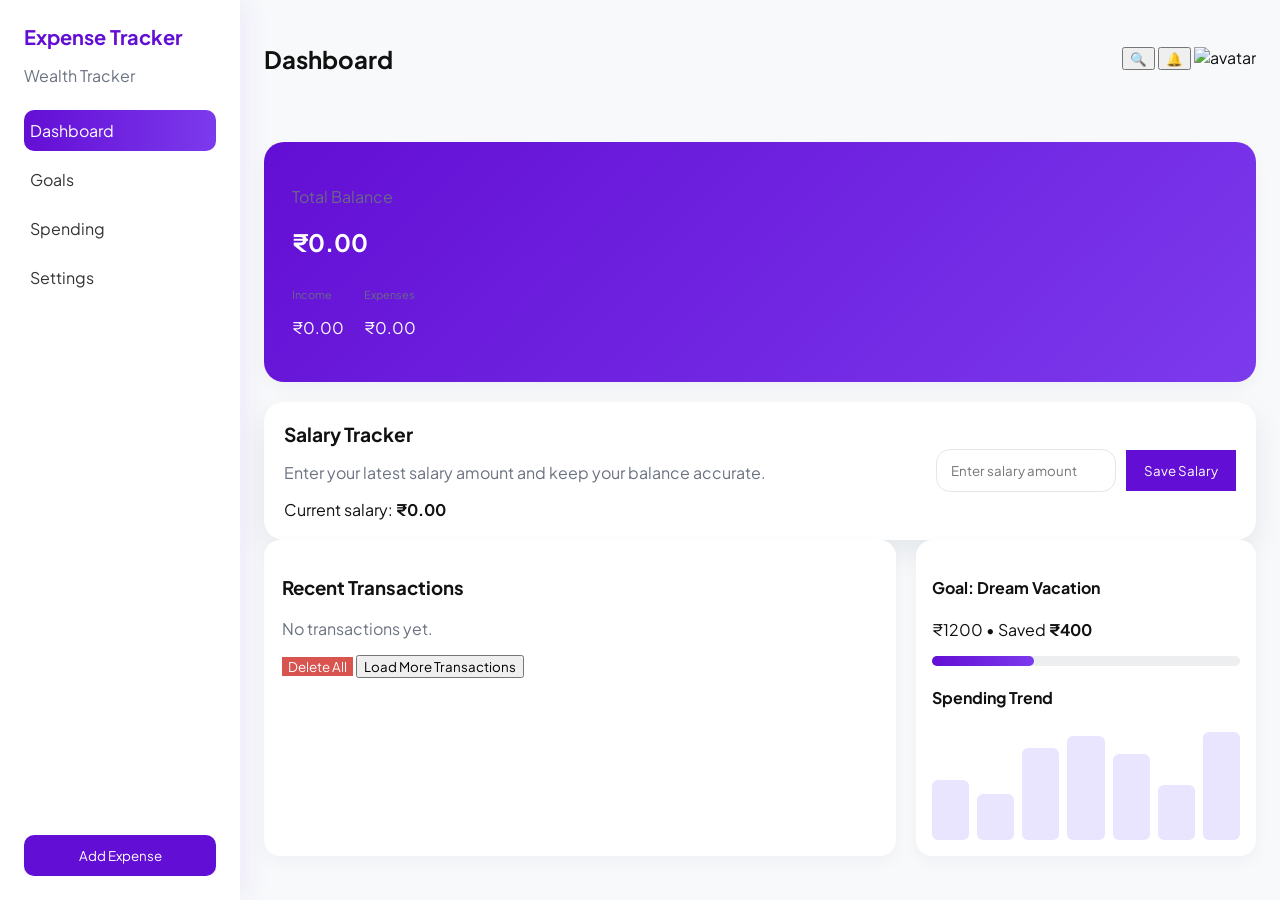
==== index.html @ 0120d485 "Initial commit" ====
<!doctype html>
<html lang="en">
<head>
  <meta charset="utf-8" />
  <meta name="viewport" content="width=device-width,initial-scale=1" />
  <title>Expense Tracker — Dashboard</title>
  <link href="https://fonts.googleapis.com/css2?family=Plus+Jakarta+Sans:wght@400;500;600;700;800&display=swap" rel="stylesheet">
  <link href="assets/css/styles.css" rel="stylesheet">
</head>
<body class="bg-surface text-on-surface font-body-md">
  <aside class="sidebar">
    <div class="brand">
      <h1>Expense Tracker</h1>
      <p class="muted">Wealth Tracker</p>
    </div>
    <nav>
      <a href="index.html" class="nav-item active">Dashboard</a>
      <a href="goal.html" class="nav-item">Goals</a>
      <a href="spending.html" class="nav-item">Spending</a>
      <a href="settings.html" class="nav-item">Settings</a>
    </nav>
    <button id="open-add" class="cta">Add Expense</button>
  </aside>

  <header class="topbar">
    <h2>Dashboard</h2>
    <div class="profile">
      <button id="btn-search" class="icon">🔍</button>
      <button id="btn-notif" class="icon">🔔</button>
      <img src="https://via.placeholder.com/40" alt="avatar" class="avatar">
    </div>
  </header>

  <main class="main">
    <section class="hero card vivid-gradient">
      <div class="hero-inner">
        <p class="muted">Total Balance</p>
        <h1 id="total-balance">₹0.00</h1>
        <div class="hero-stats">
          <div class="stat">
            <p class="muted tiny">Income</p>
            <p id="total-income">₹0.00</p>
          </div>
          <div class="stat">
            <p class="muted tiny">Expenses</p>
            <p id="total-expenses">₹0.00</p>
          </div>
        </div>
      </div>
    </section>

    <section class="card salary-card">
      <div class="salary-entry">
        <div>
          <h3>Salary Tracker</h3>
          <p class="muted">Enter your latest salary amount and keep your balance accurate.</p>
          <p class="salary-summary">Current salary: <strong id="salary-value">₹0.00</strong></p>
        </div>
        <div class="salary-form">
          <input id="salary-input" type="number" min="0" placeholder="Enter salary amount" />
          <button id="save-salary" class="btn primary">Save Salary</button>
        </div>
      </div>
    </section>

    <section class="grid">
      <div class="card">
        <h3>Recent Transactions</h3>
        <div id="transactions-list"></div>
        <div class="actions-row">
          <button id="clear-all" class="btn danger" onclick="clearAllData()">Delete All</button>
          <button id="load-more" class="btn">Load More Transactions</button>
        </div>
      </div>

      <aside class="card side">
        <div class="goal-card">
          <h4>Goal: Dream Vacation</h4>
          <p class="big"><span id="goal-amount">₹1200</span> • Saved <strong id="goal-saved">₹400</strong></p>
          <div class="progress"><div id="goal-progress" class="progress-bar"></div></div>
        </div>

        <div class="spending-chart">
          <h4>Spending Trend</h4>
          <div id="chart-bars" class="bars"></div>
        </div>
      </aside>
    </section>
  </main>

  <!-- Add Expense Modal -->
  <div id="modal" class="modal hidden">
    <div class="modal-content card">
      <h3>Add Expense</h3>
      <form id="add-expense-form">
        <label>Title <input required name="title" /></label>
        <label>Amount <input required name="amount" type="number" step="0.01" /></label>
        <label>Category <select name="category"><option>Income</option><option>Food</option><option>Transport</option><option>Bills</option><option>Fun</option></select></label>
        <label>Date <input name="date" type="date" /></label>
        <div class="actions">
          <button type="submit" class="btn primary">Save</button>
          <button type="button" id="close-modal" class="btn">Cancel</button>
        </div>
      </form>
    </div>
  </div>

  <script>
    function clearAllData(){
      if(confirm('Delete all transactions and reset your tracker?')){
        localStorage.removeItem('expense-tracker:data:v1');
        window.location.reload();
      }
    }
  </script>
  <script src="assets/js/app.js?v=2"></script>
</body>
</html>
---- assets/css/styles.css ----
:root{--primary:#630ed4;--bg:#f7f9fb;--surface:#ffffff;--muted:#6b7280}
*{box-sizing:border-box;font-family:'Plus Jakarta Sans',system-ui,Segoe UI,Roboto,"Helvetica Neue",Arial}
body{margin:0;background:var(--bg);color:#111}
.sidebar{position:fixed;left:0;top:0;width:240px;height:100vh;padding:24px;background:var(--surface);box-shadow:8px 0 24px rgba(99,14,212,0.06);display:flex;flex-direction:column}
.sidebar .brand h1{margin:0;color:var(--primary);font-size:20px}
.sidebar .muted{color:var(--muted)}
.nav-item{display:block;padding:10px 6px;margin-top:8px;color:#333;text-decoration:none;border-radius:10px}
.nav-item.active{background:linear-gradient(90deg,var(--primary),#7c3aed);color:#fff}
.cta{margin-top:auto;padding:12px;border-radius:10px;background:var(--primary);color:#fff;border:none}
.topbar{margin-left:240px;padding:24px;background:transparent;display:flex;justify-content:space-between;align-items:center}
.main{margin-left:240px;padding:24px}
.card{background:var(--surface);padding:18px;border-radius:16px;box-shadow:0 6px 16px rgba(16,24,40,0.04);}
.vivid-gradient{background:linear-gradient(135deg,var(--primary),#7c3aed);color:#fff}
.hero{border-radius:20px;padding:28px;margin-bottom:18px}
.hero .muted{opacity:0.9}
.hero-stats{display:flex;gap:20px;margin-top:10px}
.stat .tiny{font-size:11px}
.grid{display:grid;grid-template-columns:1fr 340px;gap:20px}
.side{padding:16px}
#transactions-list .tx{display:flex;justify-content:space-between;padding:10px;border-radius:12px;margin-bottom:8px;background:linear-gradient(180deg,#fff,#fbfcff)}
.tx .muted{font-size:12px;color:var(--muted)}
.transaction-actions{display:flex;align-items:center;gap:12px}
.delete-btn{padding:6px 10px;background:#f8d7da;color:#842029;border:none;border-radius:999px;font-size:12px;cursor:pointer;transition:background 0.2s ease}
.delete-btn:hover{background:#f1aeb5}
.salary-card{margin-top:20px;padding:20px;background:#fff;border-radius:20px;box-shadow:0 12px 30px rgba(16,24,40,0.08);}
.salary-entry{display:flex;flex-wrap:wrap;justify-content:space-between;align-items:center;gap:20px}
.salary-entry h3{margin:0;font-size:1.2rem}
.salary-entry .salary-summary{margin:10px 0 0;font-size:1rem;color:#111}
.salary-form{display:flex;gap:10px;flex-wrap:wrap;align-items:center}
.salary-form input{padding:12px 14px;border:1px solid #e6e6e9;border-radius:14px;width:180px}
.salary-form .btn{padding:12px 18px}
.amount.pos{color:green}
.amount.neg{color:#ba1a1a}
.progress{background:#eceef0;height:10px;border-radius:999px;margin-top:8px}
.progress-bar{height:10px;background:linear-gradient(90deg,var(--primary),#7c3aed);width:33%;border-radius:999px}
.modal{position:fixed;inset:0;display:flex;align-items:center;justify-content:center;background:rgba(0,0,0,0.4)}
.modal.hidden{display:none}
.modal-content{width:380px;padding:18px}
.modal-content label{display:block;margin-bottom:8px}
.modal-content input, .modal-content select{width:100%;padding:8px;margin-top:6px;border-radius:8px;border:1px solid #e6e6e9}
.actions{display:flex;gap:8px;justify-content:flex-end;margin-top:12px}
.goal-form-card{margin-bottom:20px}
.goal-input-form{display:flex;flex-direction:column;gap:12px}
.goal-input-form label{display:flex;flex-direction:column;font-size:14px;font-weight:600}
.goal-input-form input{padding:10px;margin-top:6px;border:1px solid #e6e6e9;border-radius:12px;font-size:14px}
.goal-input-form input:focus{border-color:var(--primary);box-shadow:0 0 0 2px rgba(99,14,212,0.1)}
.goal-input-form .btn{margin-top:8px}
.btn.primary{background:var(--primary);color:#fff;border:none}
.btn.danger{background:#d9534f;color:#fff;border:none}
.btn.danger:hover{background:#c9302c}
.tiny{font-size:12px}
.muted{color:var(--muted)}
.boosts{display:flex;gap:12px;margin-top:12px}
.donut{display:flex;gap:6px;align-items:center}
.donut svg{width:120px;height:120px}
.break-item{display:flex;justify-content:space-between;padding:8px;border-bottom:1px solid #f1f1f3}
.bars{display:flex;gap:8px;align-items:end;height:110px}
.bars .bar{width:14%;background:#e9e5ff;border-radius:6px}
@media(max-width:900px){.sidebar{display:none}.main{margin-left:0}.topbar{margin-left:0}}
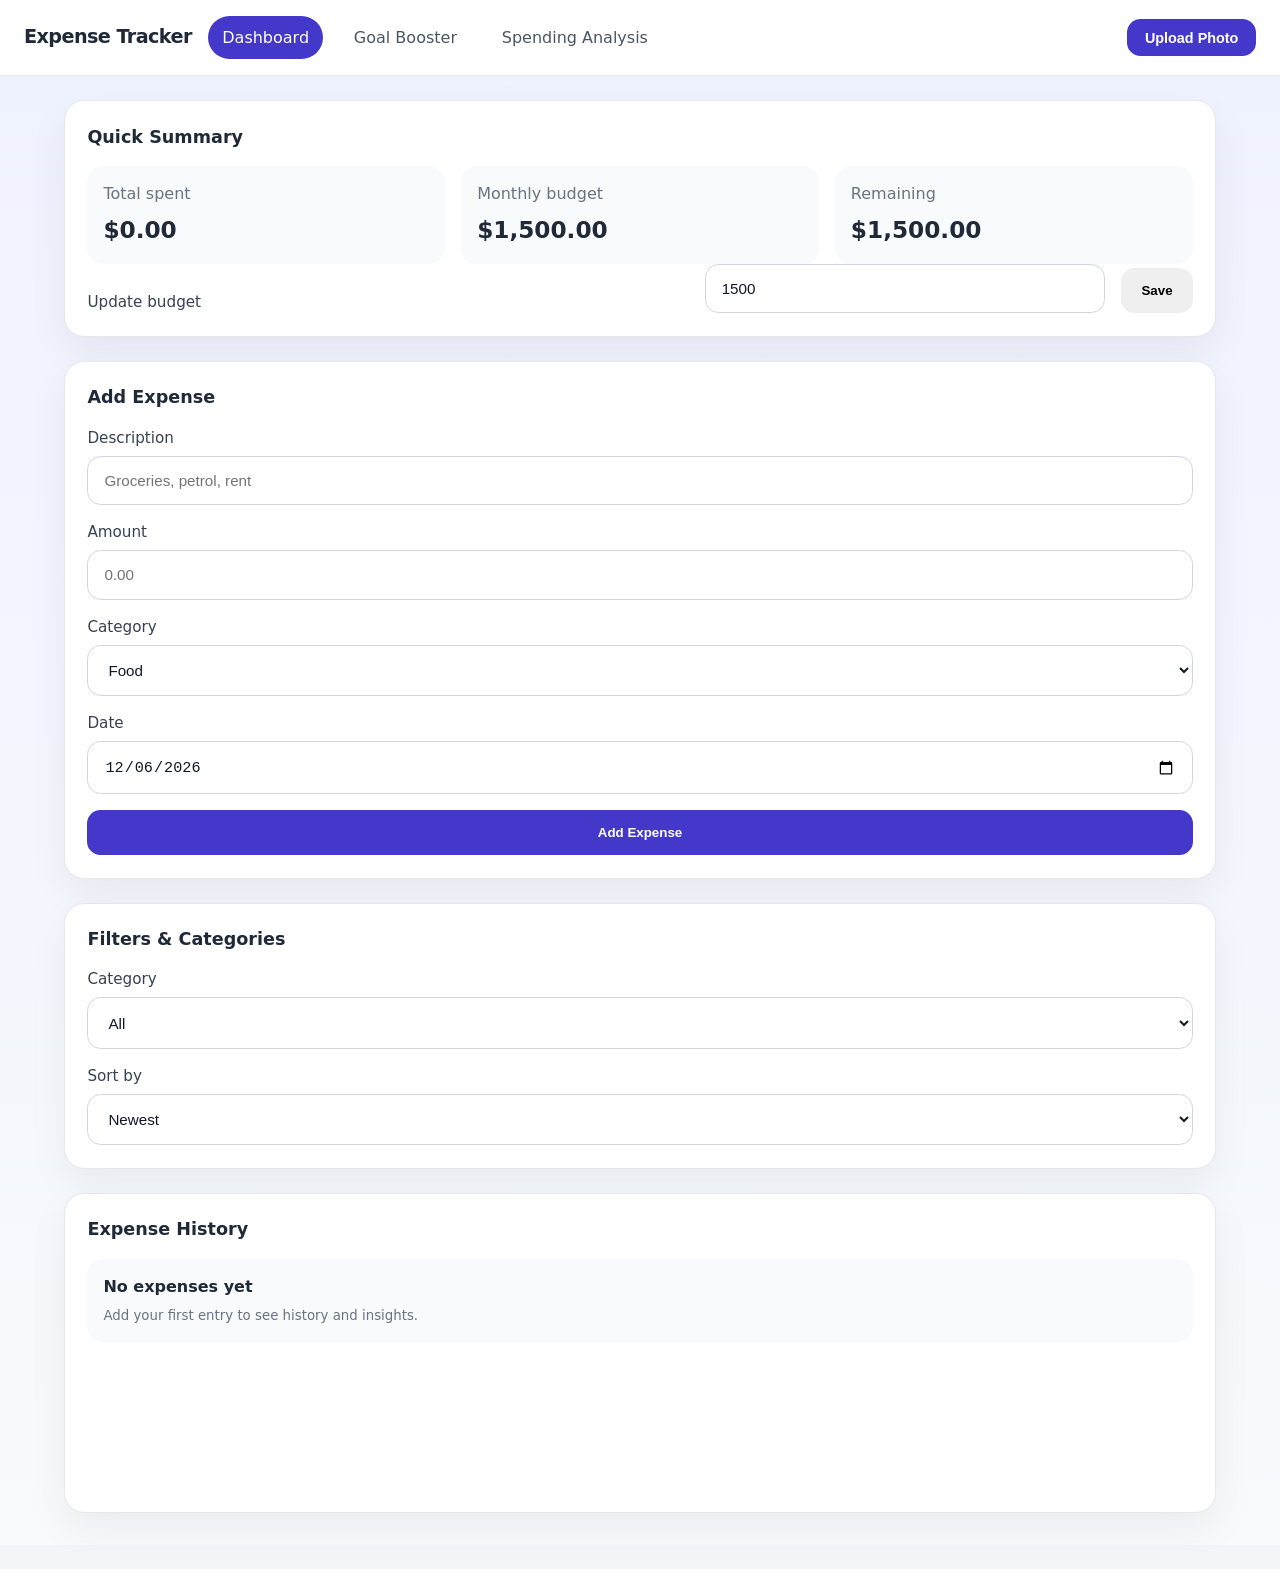
==== commit 3037ead7: "Add profile picture upload: header UI, styles, and localStorage handling" ====
--- a/index.html
+++ b/index.html
@@ -1,118 +1,119 @@
-<!doctype html>
+<!DOCTYPE html>
 <html lang="en">
 <head>
-  <meta charset="utf-8" />
-  <meta name="viewport" content="width=device-width,initial-scale=1" />
-  <title>Expense Tracker — Dashboard</title>
-  <link href="https://fonts.googleapis.com/css2?family=Plus+Jakarta+Sans:wght@400;500;600;700;800&display=swap" rel="stylesheet">
-  <link href="assets/css/styles.css" rel="stylesheet">
+  <meta charset="UTF-8" />
+  <meta name="viewport" content="width=device-width, initial-scale=1.0" />
+  <title>Expense Tracker - Dashboard</title>
+  <link rel="stylesheet" href="styles.css" />
+  <script defer src="script.js"></script>
 </head>
-<body class="bg-surface text-on-surface font-body-md">
-  <aside class="sidebar">
-    <div class="brand">
-      <h1>Expense Tracker</h1>
-      <p class="muted">Wealth Tracker</p>
-    </div>
-    <nav>
-      <a href="index.html" class="nav-item active">Dashboard</a>
-      <a href="goal.html" class="nav-item">Goals</a>
-      <a href="spending.html" class="nav-item">Spending</a>
-      <a href="settings.html" class="nav-item">Settings</a>
+<body data-page="dashboard">
+  <header class="topbar">
+    <div class="brand">Expense Tracker</div>
+    <nav class="nav-links">
+      <a href="index.html" class="active">Dashboard</a>
+      <a href="goal-booster.html">Goal Booster</a>
+      <a href="spending-analysis.html">Spending Analysis</a>
     </nav>
-    <button id="open-add" class="cta">Add Expense</button>
-  </aside>
-
-  <header class="topbar">
-    <h2>Dashboard</h2>
-    <div class="profile">
-      <button id="btn-search" class="icon">🔍</button>
-      <button id="btn-notif" class="icon">🔔</button>
-      <img src="https://via.placeholder.com/40" alt="avatar" class="avatar">
+    <div class="profile-section">
+      <img id="profile-pic" class="profile-pic" alt="Profile" />
+      <input id="profile-upload" type="file" accept="image/*" style="display: none;" />
+      <button id="upload-btn" class="upload-btn" title="Upload profile picture">Upload Photo</button>
     </div>
   </header>
 
-  <main class="main">
-    <section class="hero card vivid-gradient">
-      <div class="hero-inner">
-        <p class="muted">Total Balance</p>
-        <h1 id="total-balance">₹0.00</h1>
-        <div class="hero-stats">
-          <div class="stat">
-            <p class="muted tiny">Income</p>
-            <p id="total-income">₹0.00</p>
-          </div>
-          <div class="stat">
-            <p class="muted tiny">Expenses</p>
-            <p id="total-expenses">₹0.00</p>
-          </div>
-        </div>
+  <main class="layout">
+
+    <section class="panel summary-panel">
+      <div class="panel-title">Quick Summary</div>
+      <div class="card-grid">
+        <article class="stat-card">
+          <span>Total spent</span>
+          <strong id="total-spent">$0.00</strong>
+        </article>
+        <article class="stat-card">
+          <span>Monthly budget</span>
+          <strong id="monthly-budget">$1,500</strong>
+        </article>
+        <article class="stat-card">
+          <span>Remaining</span>
+          <strong id="remaining-budget">$1,500</strong>
+        </article>
+      </div>
+      <div class="budget-row">
+        <label for="budget-input">Update budget</label>
+        <input id="budget-input" type="number" min="0" step="10" value="1500" />
+        <button id="save-budget">Save</button>
       </div>
     </section>
 
-    <section class="card salary-card">
-      <div class="salary-entry">
-        <div>
-          <h3>Salary Tracker</h3>
-          <p class="muted">Enter your latest salary amount and keep your balance accurate.</p>
-          <p class="salary-summary">Current salary: <strong id="salary-value">₹0.00</strong></p>
-        </div>
-        <div class="salary-form">
-          <input id="salary-input" type="number" min="0" placeholder="Enter salary amount" />
-          <button id="save-salary" class="btn primary">Save Salary</button>
-        </div>
+    <section class="panel">
+      <div class="panel-title">Add Expense</div>
+      <form id="expense-form" class="form-grid">
+        <label>
+          Description
+          <input id="expense-description" type="text" placeholder="Groceries, petrol, rent" required />
+        </label>
+
+        <label>
+          Amount
+          <input id="expense-amount" type="number" min="0.01" step="0.01" placeholder="0.00" required />
+        </label>
+
+        <label>
+          Category
+          <select id="expense-category">
+            <option value="Food">Food</option>
+            <option value="Housing">Housing</option>
+            <option value="Transport">Transport</option>
+            <option value="Shopping">Shopping</option>
+            <option value="Health">Health</option>
+            <option value="Entertainment">Entertainment</option>
+            <option value="Other">Other</option>
+          </select>
+        </label>
+
+        <label>
+          Date
+          <input id="expense-date" type="date" required />
+        </label>
+
+        <button type="submit" class="primary">Add Expense</button>
+      </form>
+    </section>
+
+    <section class="panel">
+      <div class="panel-title">Filters & Categories</div>
+      <div class="filter-grid">
+        <label>
+          Category
+          <select id="category-filter">
+            <option value="All">All</option>
+            <option value="Food">Food</option>
+            <option value="Housing">Housing</option>
+            <option value="Transport">Transport</option>
+            <option value="Shopping">Shopping</option>
+            <option value="Health">Health</option>
+            <option value="Entertainment">Entertainment</option>
+            <option value="Other">Other</option>
+          </select>
+        </label>
+        <label>
+          Sort by
+          <select id="sort-order">
+            <option value="newest">Newest</option>
+            <option value="oldest">Oldest</option>
+            <option value="amountHigh">Amount high</option>
+            <option value="amountLow">Amount low</option>
+          </select>
+        </label>
       </div>
     </section>
 
-    <section class="grid">
-      <div class="card">
-        <h3>Recent Transactions</h3>
-        <div id="transactions-list"></div>
-        <div class="actions-row">
-          <button id="clear-all" class="btn danger" onclick="clearAllData()">Delete All</button>
-          <button id="load-more" class="btn">Load More Transactions</button>
-        </div>
-      </div>
-
-      <aside class="card side">
-        <div class="goal-card">
-          <h4>Goal: Dream Vacation</h4>
-          <p class="big"><span id="goal-amount">₹1200</span> • Saved <strong id="goal-saved">₹400</strong></p>
-          <div class="progress"><div id="goal-progress" class="progress-bar"></div></div>
-        </div>
-
-        <div class="spending-chart">
-          <h4>Spending Trend</h4>
-          <div id="chart-bars" class="bars"></div>
-        </div>
-      </aside>
+    <section class="panel expense-panel">
+      <div class="panel-title">Expense History</div>
+      <div id="expense-list" class="expense-list"></div>
     </section>
   </main>
-
-  <!-- Add Expense Modal -->
-  <div id="modal" class="modal hidden">
-    <div class="modal-content card">
-      <h3>Add Expense</h3>
-      <form id="add-expense-form">
-        <label>Title <input required name="title" /></label>
-        <label>Amount <input required name="amount" type="number" step="0.01" /></label>
-        <label>Category <select name="category"><option>Income</option><option>Food</option><option>Transport</option><option>Bills</option><option>Fun</option></select></label>
-        <label>Date <input name="date" type="date" /></label>
-        <div class="actions">
-          <button type="submit" class="btn primary">Save</button>
-          <button type="button" id="close-modal" class="btn">Cancel</button>
-        </div>
-      </form>
-    </div>
-  </div>
-
-  <script>
-    function clearAllData(){
-      if(confirm('Delete all transactions and reset your tracker?')){
-        localStorage.removeItem('expense-tracker:data:v1');
-        window.location.reload();
-      }
-    }
-  </script>
-  <script src="assets/js/app.js?v=2"></script>
 </body>
-</html>+</html>
--- a/styles.css
+++ b/styles.css
@@ -0,0 +1,340 @@
+:root {
+  color-scheme: only light;
+  font-family: Inter, system-ui, -apple-system, BlinkMacSystemFont, 'Segoe UI', sans-serif;
+  background: #f3f5f8;
+  color: #1f2937;
+  line-height: 1.5;
+}
+
+* {
+  box-sizing: border-box;
+}
+
+body {
+  margin: 0;
+  min-height: 100vh;
+  background: linear-gradient(180deg, #eef2ff 0%, #f8fafc 100%);
+}
+
+img {
+  max-width: 100%;
+}
+
+.topbar {
+  display: flex;
+  justify-content: space-between;
+  align-items: center;
+  padding: 1rem 1.5rem;
+  gap: 1rem;
+  background: #fff;
+  border-bottom: 1px solid #e5e7eb;
+  position: sticky;
+  top: 0;
+  z-index: 10;
+}
+
+.brand {
+  font-size: 1.2rem;
+  font-weight: 700;
+  letter-spacing: -0.03em;
+}
+
+.nav-links {
+  display: flex;
+  gap: 1rem;
+  flex-wrap: wrap;
+}
+
+.nav-links a {
+  text-decoration: none;
+  color: #4b5563;
+  padding: 0.6rem 0.9rem;
+  border-radius: 999px;
+  transition: background 0.2s ease, color 0.2s ease;
+}
+
+.nav-links a.active,
+.nav-links a:hover {
+  background: #4338ca;
+  color: #fff;
+}
+
+.profile-section {
+  display: flex;
+  align-items: center;
+  gap: 0.75rem;
+  margin-left: auto;
+}
+
+.profile-pic {
+  width: 44px;
+  height: 44px;
+  border-radius: 50%;
+  object-fit: cover;
+  border: 2px solid #4338ca;
+  cursor: pointer;
+  transition: transform 0.2s ease, box-shadow 0.2s ease;
+}
+
+.profile-pic:hover {
+  transform: scale(1.08);
+  box-shadow: 0 4px 12px rgba(67, 56, 202, 0.3);
+}
+
+.upload-btn {
+  background: #4338ca;
+  color: #fff;
+  padding: 0.65rem 1.1rem;
+  border: none;
+  border-radius: 0.85rem;
+  cursor: pointer;
+  font-weight: 600;
+  font-size: 0.9rem;
+  transition: background 0.2s ease, transform 0.2s ease;
+  white-space: nowrap;
+}
+
+.upload-btn:hover {
+  background: #5d4adb;
+  transform: translateY(-1px);
+}
+
+.layout {
+  max-width: 1200px;
+  margin: 1.5rem auto;
+  padding: 0 1.5rem 2rem;
+  display: grid;
+  gap: 1.5rem;
+}
+
+.panel {
+  background: #fff;
+  border: 1px solid #e5e7eb;
+  border-radius: 1.25rem;
+  padding: 1.4rem;
+  box-shadow: 0 16px 40px rgba(15, 23, 42, 0.06);
+}
+
+.panel-title {
+  font-size: 1.1rem;
+  font-weight: 700;
+  margin-bottom: 1rem;
+}
+
+.summary-panel p,
+.goal-summary,
+.card-grid,
+.filter-grid,
+.form-grid,
+.expense-list,
+.goal-list,
+.chart-grid,
+.insight-grid {
+  display: grid;
+  gap: 1rem;
+}
+
+.card-grid {
+  grid-template-columns: repeat(auto-fit, minmax(180px, 1fr));
+}
+
+.stat-card,
+.goal-summary article,
+.insight-card,
+.category-card {
+  background: #f8fafc;
+  border-radius: 1rem;
+  padding: 1rem;
+}
+
+.stat-card span,
+.goal-summary span,
+.insight-card span,
+.category-card span {
+  display: block;
+  color: #6b7280;
+  margin-bottom: 0.45rem;
+}
+
+.stat-card strong,
+.goal-summary strong,
+.insight-card strong,
+.category-card strong {
+  font-size: 1.45rem;
+}
+
+.budget-row,
+.filter-grid,
+.form-grid {
+  display: grid;
+  gap: 1rem;
+}
+
+.budget-row {
+  grid-template-columns: 1.5fr 1fr auto;
+  align-items: end;
+}
+
+label {
+  display: grid;
+  gap: 0.4rem;
+  font-size: 0.95rem;
+  color: #374151;
+}
+
+input,
+select {
+  width: 100%;
+  padding: 0.95rem 1rem;
+  border: 1px solid #d1d5db;
+  border-radius: 0.85rem;
+  background: #fff;
+  color: #111827;
+  font-size: 0.95rem;
+}
+
+button {
+  border: none;
+  border-radius: 0.85rem;
+  padding: 0.95rem 1.25rem;
+  cursor: pointer;
+  font-weight: 700;
+  transition: transform 0.2s ease, box-shadow 0.2s ease;
+}
+
+button:hover {
+  transform: translateY(-1px);
+}
+
+.primary {
+  background: #4338ca;
+  color: #fff;
+}
+
+.expense-panel,
+.goal-panel,
+.analysis-panel {
+  min-height: 320px;
+}
+
+.expense-list,
+.goal-list,
+.chart-grid,
+.trend-chart,
+.insight-grid {
+  grid-template-columns: 1fr;
+}
+
+.expense-item,
+.goal-item,
+.category-card,
+.insight-card,
+.trend-row {
+  display: grid;
+  gap: 0.75rem;
+  background: #f8fafc;
+  border-radius: 1rem;
+  padding: 1rem;
+}
+
+.expense-item {
+  grid-template-columns: 1fr auto;
+  align-items: center;
+}
+
+.expense-meta,
+.goal-meta,
+.trend-label {
+  display: grid;
+  gap: 0.45rem;
+}
+
+.expense-meta small,
+.goal-meta small,
+.trend-label small {
+  color: #6b7280;
+}
+
+.expense-actions,
+.goal-actions {
+  display: flex;
+  gap: 0.5rem;
+  align-items: center;
+}
+
+.expense-actions button,
+.goal-actions button {
+  padding: 0.7rem 0.9rem;
+  background: #ef4444;
+  color: #fff;
+}
+
+.goal-actions button.secondary {
+  background: #10b981;
+}
+
+.progress-bar,
+.category-bar {
+  height: 0.9rem;
+  border-radius: 999px;
+  background: #e5e7eb;
+  overflow: hidden;
+}
+
+.progress-bar > span,
+.category-bar > span {
+  display: block;
+  height: 100%;
+  background: linear-gradient(90deg, #4338ca, #7c3aed);
+}
+
+.goal-item .progress-bar > span {
+  transition: width 0.4s ease;
+}
+
+.trend-chart {
+  gap: 0.8rem;
+}
+
+.trend-row {
+  grid-template-columns: 1fr auto;
+  align-items: center;
+}
+
+.trend-row .category-bar {
+  width: 100%;
+}
+
+.trend-row small {
+  color: #6b7280;
+}
+
+.chart-grid {
+  grid-template-columns: repeat(auto-fit, minmax(220px, 1fr));
+}
+
+.category-card {
+  min-height: 150px;
+}
+
+.insight-grid {
+  grid-template-columns: repeat(auto-fit, minmax(220px, 1fr));
+}
+
+@media (max-width: 840px) {
+  .budget-row,
+  .filter-grid,
+  .form-grid,
+  .trend-row {
+    grid-template-columns: 1fr;
+  }
+}
+
+@media (max-width: 640px) {
+  .layout {
+    padding: 0 1rem 1.5rem;
+  }
+  .topbar {
+    padding: 1rem;
+  }
+}
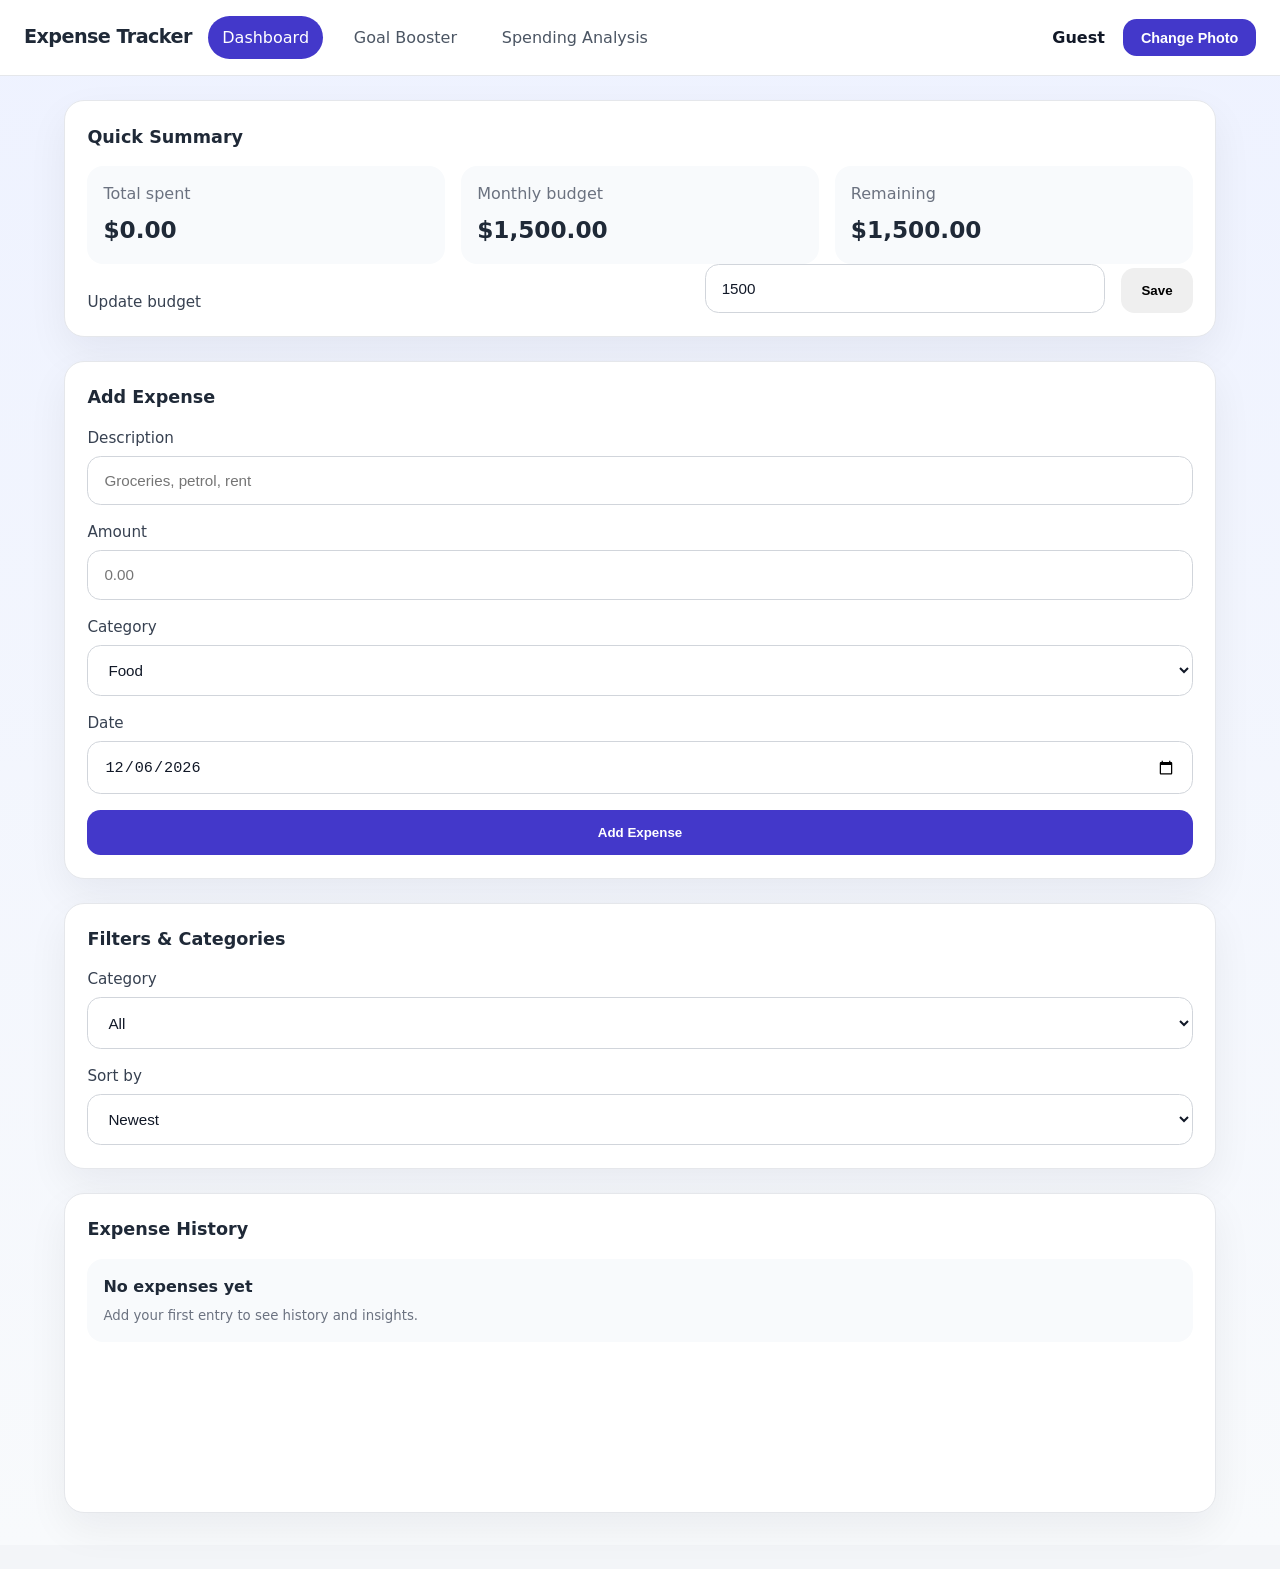
==== commit 20110d77: "Show editable profile name next to avatar; change upload button text" ====
--- a/index.html
+++ b/index.html
@@ -17,8 +17,9 @@
     </nav>
     <div class="profile-section">
       <img id="profile-pic" class="profile-pic" alt="Profile" />
+      <span id="profile-name" class="profile-name">Guest</span>
       <input id="profile-upload" type="file" accept="image/*" style="display: none;" />
-      <button id="upload-btn" class="upload-btn" title="Upload profile picture">Upload Photo</button>
+      <button id="upload-btn" class="upload-btn" title="Change profile picture">Change Photo</button>
     </div>
   </header>
 
--- a/styles.css
+++ b/styles.css
@@ -99,6 +99,18 @@
   transform: translateY(-1px);
 }
 
+.profile-name {
+  font-weight: 600;
+  color: #111827;
+  margin-left: 0.4rem;
+  margin-right: 0.4rem;
+  max-width: 140px;
+  white-space: nowrap;
+  overflow: hidden;
+  text-overflow: ellipsis;
+  cursor: pointer;
+}
+
 .layout {
   max-width: 1200px;
   margin: 1.5rem auto;
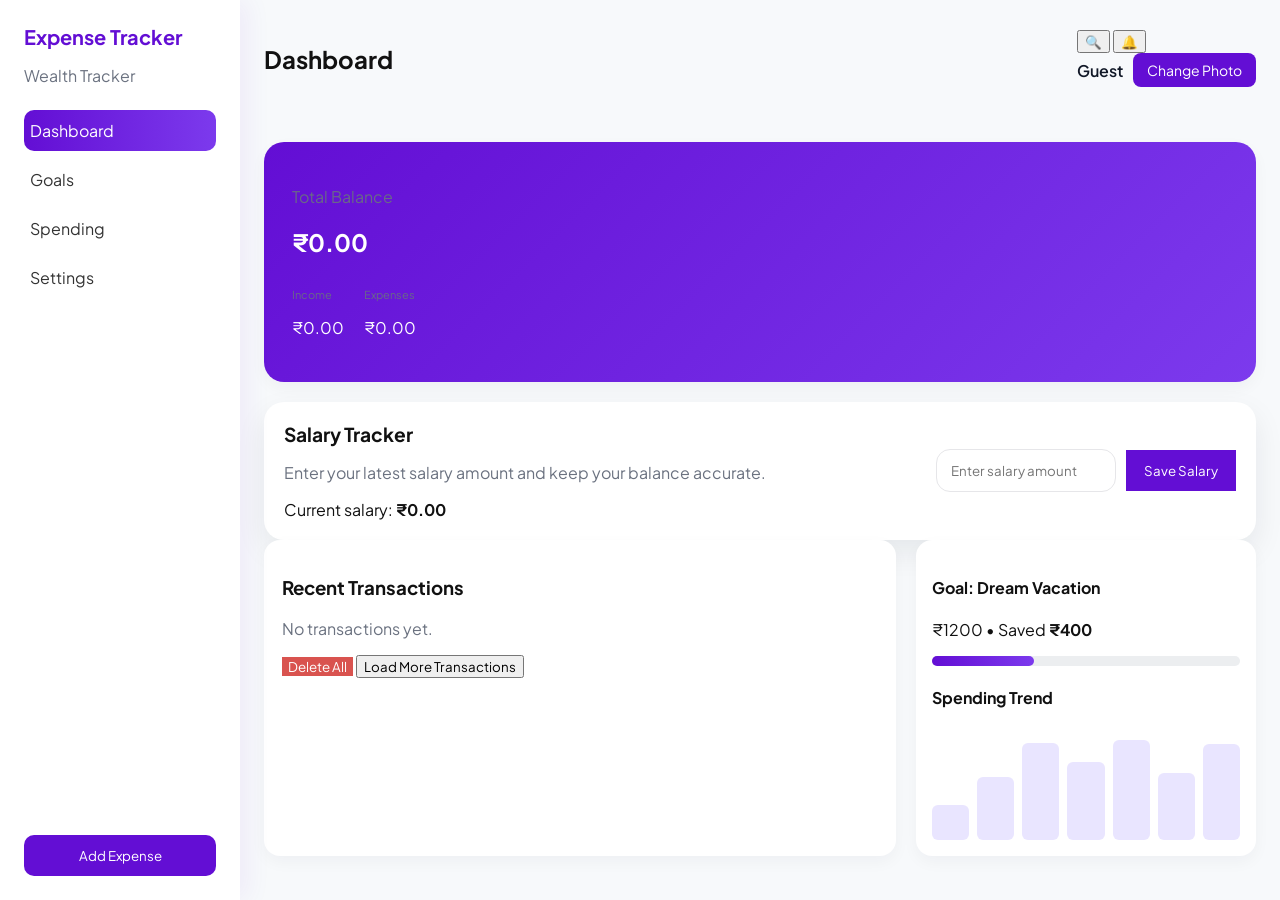
==== commit 9834451b: "Add profile picture upload feature with editable username" ====
--- a/index.html
+++ b/index.html
@@ -1,120 +1,123 @@
-<!DOCTYPE html>
+<!doctype html>
 <html lang="en">
 <head>
-  <meta charset="UTF-8" />
-  <meta name="viewport" content="width=device-width, initial-scale=1.0" />
-  <title>Expense Tracker - Dashboard</title>
-  <link rel="stylesheet" href="styles.css" />
-  <script defer src="script.js"></script>
+  <meta charset="utf-8" />
+  <meta name="viewport" content="width=device-width,initial-scale=1" />
+  <title>Expense Tracker — Dashboard</title>
+  <link href="https://fonts.googleapis.com/css2?family=Plus+Jakarta+Sans:wght@400;500;600;700;800&display=swap" rel="stylesheet">
+  <link href="assets/css/styles.css" rel="stylesheet">
 </head>
-<body data-page="dashboard">
+<body class="bg-surface text-on-surface font-body-md">
+  <aside class="sidebar">
+    <div class="brand">
+      <h1>Expense Tracker</h1>
+      <p class="muted">Wealth Tracker</p>
+    </div>
+    <nav>
+      <a href="index.html" class="nav-item active">Dashboard</a>
+      <a href="goal.html" class="nav-item">Goals</a>
+      <a href="spending.html" class="nav-item">Spending</a>
+      <a href="settings.html" class="nav-item">Settings</a>
+    </nav>
+    <button id="open-add" class="cta">Add Expense</button>
+  </aside>
+
   <header class="topbar">
-    <div class="brand">Expense Tracker</div>
-    <nav class="nav-links">
-      <a href="index.html" class="active">Dashboard</a>
-      <a href="goal-booster.html">Goal Booster</a>
-      <a href="spending-analysis.html">Spending Analysis</a>
-    </nav>
-    <div class="profile-section">
-      <img id="profile-pic" class="profile-pic" alt="Profile" />
-      <span id="profile-name" class="profile-name">Guest</span>
-      <input id="profile-upload" type="file" accept="image/*" style="display: none;" />
-      <button id="upload-btn" class="upload-btn" title="Change profile picture">Change Photo</button>
+    <h2>Dashboard</h2>
+    <div class="profile">
+      <button id="btn-search" class="icon">🔍</button>
+      <button id="btn-notif" class="icon">🔔</button>
+      <div class="profile-section">
+        <img id="profile-pic" class="profile-pic" alt="Profile" />
+        <span id="profile-name" class="profile-name">Guest</span>
+        <input id="profile-upload" type="file" accept="image/*" style="display: none;" />
+        <button id="upload-btn" class="upload-btn" title="Change profile picture">Change Photo</button>
+      </div>
     </div>
   </header>
 
-  <main class="layout">
-
-    <section class="panel summary-panel">
-      <div class="panel-title">Quick Summary</div>
-      <div class="card-grid">
-        <article class="stat-card">
-          <span>Total spent</span>
-          <strong id="total-spent">$0.00</strong>
-        </article>
-        <article class="stat-card">
-          <span>Monthly budget</span>
-          <strong id="monthly-budget">$1,500</strong>
-        </article>
-        <article class="stat-card">
-          <span>Remaining</span>
-          <strong id="remaining-budget">$1,500</strong>
-        </article>
-      </div>
-      <div class="budget-row">
-        <label for="budget-input">Update budget</label>
-        <input id="budget-input" type="number" min="0" step="10" value="1500" />
-        <button id="save-budget">Save</button>
+  <main class="main">
+    <section class="hero card vivid-gradient">
+      <div class="hero-inner">
+        <p class="muted">Total Balance</p>
+        <h1 id="total-balance">₹0.00</h1>
+        <div class="hero-stats">
+          <div class="stat">
+            <p class="muted tiny">Income</p>
+            <p id="total-income">₹0.00</p>
+          </div>
+          <div class="stat">
+            <p class="muted tiny">Expenses</p>
+            <p id="total-expenses">₹0.00</p>
+          </div>
+        </div>
       </div>
     </section>
 
-    <section class="panel">
-      <div class="panel-title">Add Expense</div>
-      <form id="expense-form" class="form-grid">
-        <label>
-          Description
-          <input id="expense-description" type="text" placeholder="Groceries, petrol, rent" required />
-        </label>
-
-        <label>
-          Amount
-          <input id="expense-amount" type="number" min="0.01" step="0.01" placeholder="0.00" required />
-        </label>
-
-        <label>
-          Category
-          <select id="expense-category">
-            <option value="Food">Food</option>
-            <option value="Housing">Housing</option>
-            <option value="Transport">Transport</option>
-            <option value="Shopping">Shopping</option>
-            <option value="Health">Health</option>
-            <option value="Entertainment">Entertainment</option>
-            <option value="Other">Other</option>
-          </select>
-        </label>
-
-        <label>
-          Date
-          <input id="expense-date" type="date" required />
-        </label>
-
-        <button type="submit" class="primary">Add Expense</button>
-      </form>
-    </section>
-
-    <section class="panel">
-      <div class="panel-title">Filters & Categories</div>
-      <div class="filter-grid">
-        <label>
-          Category
-          <select id="category-filter">
-            <option value="All">All</option>
-            <option value="Food">Food</option>
-            <option value="Housing">Housing</option>
-            <option value="Transport">Transport</option>
-            <option value="Shopping">Shopping</option>
-            <option value="Health">Health</option>
-            <option value="Entertainment">Entertainment</option>
-            <option value="Other">Other</option>
-          </select>
-        </label>
-        <label>
-          Sort by
-          <select id="sort-order">
-            <option value="newest">Newest</option>
-            <option value="oldest">Oldest</option>
-            <option value="amountHigh">Amount high</option>
-            <option value="amountLow">Amount low</option>
-          </select>
-        </label>
+    <section class="card salary-card">
+      <div class="salary-entry">
+        <div>
+          <h3>Salary Tracker</h3>
+          <p class="muted">Enter your latest salary amount and keep your balance accurate.</p>
+          <p class="salary-summary">Current salary: <strong id="salary-value">₹0.00</strong></p>
+        </div>
+        <div class="salary-form">
+          <input id="salary-input" type="number" min="0" placeholder="Enter salary amount" />
+          <button id="save-salary" class="btn primary">Save Salary</button>
+        </div>
       </div>
     </section>
 
-    <section class="panel expense-panel">
-      <div class="panel-title">Expense History</div>
-      <div id="expense-list" class="expense-list"></div>
+    <section class="grid">
+      <div class="card">
+        <h3>Recent Transactions</h3>
+        <div id="transactions-list"></div>
+        <div class="actions-row">
+          <button id="clear-all" class="btn danger" onclick="clearAllData()">Delete All</button>
+          <button id="load-more" class="btn">Load More Transactions</button>
+        </div>
+      </div>
+
+      <aside class="card side">
+        <div class="goal-card">
+          <h4>Goal: Dream Vacation</h4>
+          <p class="big"><span id="goal-amount">₹1200</span> • Saved <strong id="goal-saved">₹400</strong></p>
+          <div class="progress"><div id="goal-progress" class="progress-bar"></div></div>
+        </div>
+
+        <div class="spending-chart">
+          <h4>Spending Trend</h4>
+          <div id="chart-bars" class="bars"></div>
+        </div>
+      </aside>
     </section>
   </main>
+
+  <!-- Add Expense Modal -->
+  <div id="modal" class="modal hidden">
+    <div class="modal-content card">
+      <h3>Add Expense</h3>
+      <form id="add-expense-form">
+        <label>Title <input required name="title" /></label>
+        <label>Amount <input required name="amount" type="number" step="0.01" /></label>
+        <label>Category <select name="category"><option>Income</option><option>Food</option><option>Transport</option><option>Bills</option><option>Fun</option></select></label>
+        <label>Date <input name="date" type="date" /></label>
+        <div class="actions">
+          <button type="submit" class="btn primary">Save</button>
+          <button type="button" id="close-modal" class="btn">Cancel</button>
+        </div>
+      </form>
+    </div>
+  </div>
+
+  <script>
+    function clearAllData(){
+      if(confirm('Delete all transactions and reset your tracker?')){
+        localStorage.removeItem('expense-tracker:data:v1');
+        window.location.reload();
+      }
+    }
+  </script>
+  <script src="assets/js/app.js?v=2"></script>
 </body>
-</html>
+</html>
--- a/assets/css/styles.css
+++ b/assets/css/styles.css
@@ -0,0 +1,66 @@
+:root{--primary:#630ed4;--bg:#f7f9fb;--surface:#ffffff;--muted:#6b7280}
+*{box-sizing:border-box;font-family:'Plus Jakarta Sans',system-ui,Segoe UI,Roboto,"Helvetica Neue",Arial}
+body{margin:0;background:var(--bg);color:#111}
+.sidebar{position:fixed;left:0;top:0;width:240px;height:100vh;padding:24px;background:var(--surface);box-shadow:8px 0 24px rgba(99,14,212,0.06);display:flex;flex-direction:column}
+.sidebar .brand h1{margin:0;color:var(--primary);font-size:20px}
+.sidebar .muted{color:var(--muted)}
+.nav-item{display:block;padding:10px 6px;margin-top:8px;color:#333;text-decoration:none;border-radius:10px}
+.nav-item.active{background:linear-gradient(90deg,var(--primary),#7c3aed);color:#fff}
+.cta{margin-top:auto;padding:12px;border-radius:10px;background:var(--primary);color:#fff;border:none}
+.topbar{margin-left:240px;padding:24px;background:transparent;display:flex;justify-content:space-between;align-items:center}
+.main{margin-left:240px;padding:24px}
+.card{background:var(--surface);padding:18px;border-radius:16px;box-shadow:0 6px 16px rgba(16,24,40,0.04);}
+.vivid-gradient{background:linear-gradient(135deg,var(--primary),#7c3aed);color:#fff}
+.hero{border-radius:20px;padding:28px;margin-bottom:18px}
+.hero .muted{opacity:0.9}
+.hero-stats{display:flex;gap:20px;margin-top:10px}
+.stat .tiny{font-size:11px}
+.grid{display:grid;grid-template-columns:1fr 340px;gap:20px}
+.side{padding:16px}
+#transactions-list .tx{display:flex;justify-content:space-between;padding:10px;border-radius:12px;margin-bottom:8px;background:linear-gradient(180deg,#fff,#fbfcff)}
+.tx .muted{font-size:12px;color:var(--muted)}
+.transaction-actions{display:flex;align-items:center;gap:12px}
+.delete-btn{padding:6px 10px;background:#f8d7da;color:#842029;border:none;border-radius:999px;font-size:12px;cursor:pointer;transition:background 0.2s ease}
+.delete-btn:hover{background:#f1aeb5}
+.salary-card{margin-top:20px;padding:20px;background:#fff;border-radius:20px;box-shadow:0 12px 30px rgba(16,24,40,0.08);}
+.salary-entry{display:flex;flex-wrap:wrap;justify-content:space-between;align-items:center;gap:20px}
+.salary-entry h3{margin:0;font-size:1.2rem}
+.salary-entry .salary-summary{margin:10px 0 0;font-size:1rem;color:#111}
+.salary-form{display:flex;gap:10px;flex-wrap:wrap;align-items:center}
+.salary-form input{padding:12px 14px;border:1px solid #e6e6e9;border-radius:14px;width:180px}
+.salary-form .btn{padding:12px 18px}
+.amount.pos{color:green}
+.amount.neg{color:#ba1a1a}
+.progress{background:#eceef0;height:10px;border-radius:999px;margin-top:8px}
+.progress-bar{height:10px;background:linear-gradient(90deg,var(--primary),#7c3aed);width:33%;border-radius:999px}
+.modal{position:fixed;inset:0;display:flex;align-items:center;justify-content:center;background:rgba(0,0,0,0.4)}
+.modal.hidden{display:none}
+.modal-content{width:380px;padding:18px}
+.modal-content label{display:block;margin-bottom:8px}
+.modal-content input, .modal-content select{width:100%;padding:8px;margin-top:6px;border-radius:8px;border:1px solid #e6e6e9}
+.actions{display:flex;gap:8px;justify-content:flex-end;margin-top:12px}
+.goal-form-card{margin-bottom:20px}
+.goal-input-form{display:flex;flex-direction:column;gap:12px}
+.goal-input-form label{display:flex;flex-direction:column;font-size:14px;font-weight:600}
+.goal-input-form input{padding:10px;margin-top:6px;border:1px solid #e6e6e9;border-radius:12px;font-size:14px}
+.goal-input-form input:focus{border-color:var(--primary);box-shadow:0 0 0 2px rgba(99,14,212,0.1)}
+.goal-input-form .btn{margin-top:8px}
+.btn.primary{background:var(--primary);color:#fff;border:none}
+.btn.danger{background:#d9534f;color:#fff;border:none}
+.btn.danger:hover{background:#c9302c}
+.tiny{font-size:12px}
+.muted{color:var(--muted)}
+.boosts{display:flex;gap:12px;margin-top:12px}
+.donut{display:flex;gap:6px;align-items:center}
+.donut svg{width:120px;height:120px}
+.break-item{display:flex;justify-content:space-between;padding:8px;border-bottom:1px solid #f1f1f3}
+.bars{display:flex;gap:8px;align-items:end;height:110px}
+.bars .bar{width:14%;background:#e9e5ff;border-radius:6px}
+.profile-section{display:flex;align-items:center;gap:10px;margin-left:auto}
+.profile-pic{width:44px;height:44px;border-radius:50%;border:2px solid var(--primary);cursor:pointer;object-fit:cover;transition:transform 0.2s ease}
+.profile-pic:hover{transform:scale(1.08)}
+.profile-name{font-weight:600;color:#111827;white-space:nowrap;overflow:hidden;text-overflow:ellipsis;max-width:100px;cursor:pointer;transition:opacity 0.2s ease}
+.profile-name:hover{opacity:0.7}
+.upload-btn{background:var(--primary);color:#fff;padding:8px 14px;border:none;border-radius:8px;cursor:pointer;font-size:14px;transition:background 0.2s ease}
+.upload-btn:hover{background:#7c3aed}
+@media(max-width:900px){.sidebar{display:none}.main{margin-left:0}.topbar{margin-left:0}}
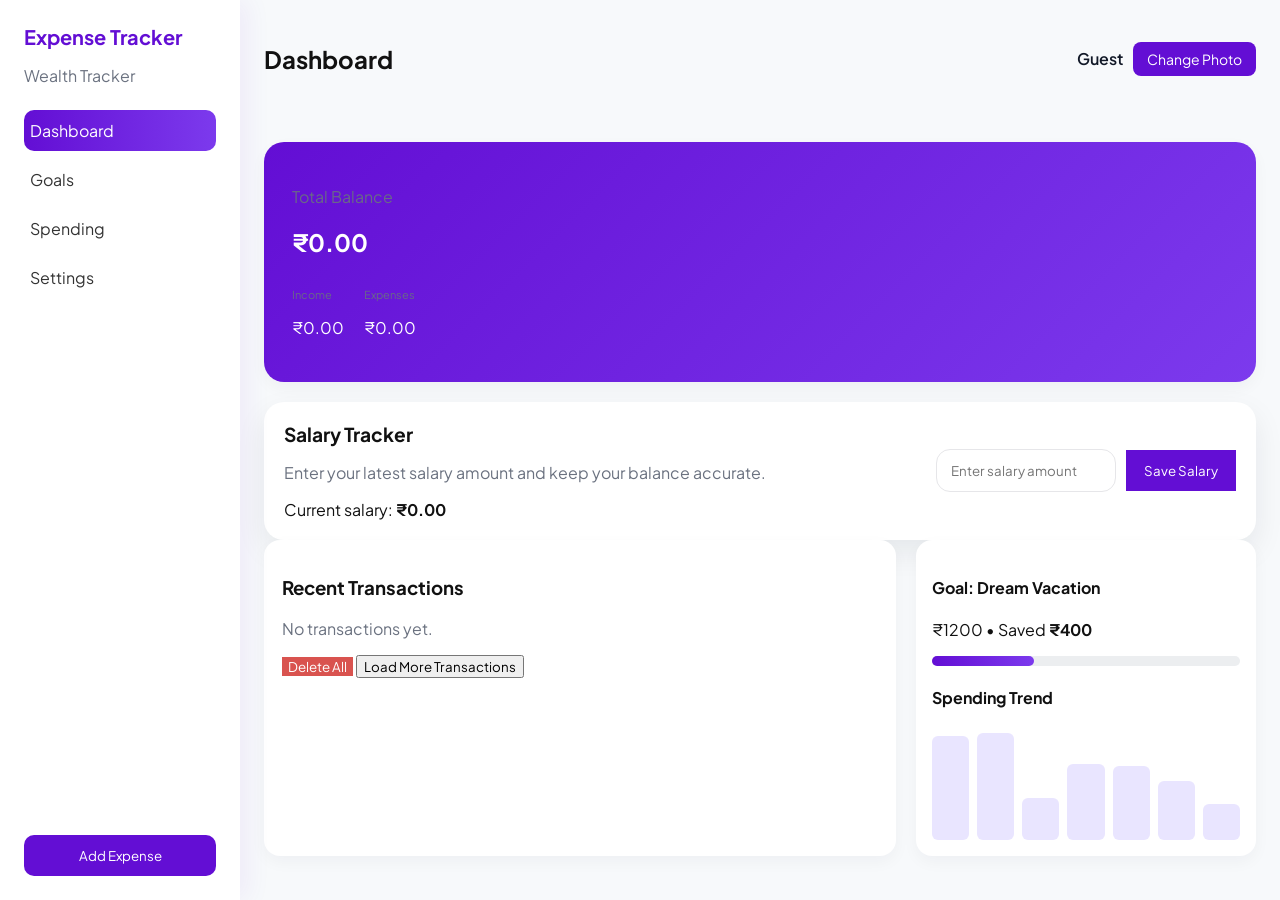
==== commit d8845c79: "Remove search bar and notification bell from topbar" ====
--- a/index.html
+++ b/index.html
@@ -25,8 +25,6 @@
   <header class="topbar">
     <h2>Dashboard</h2>
     <div class="profile">
-      <button id="btn-search" class="icon">🔍</button>
-      <button id="btn-notif" class="icon">🔔</button>
       <div class="profile-section">
         <img id="profile-pic" class="profile-pic" alt="Profile" />
         <span id="profile-name" class="profile-name">Guest</span>
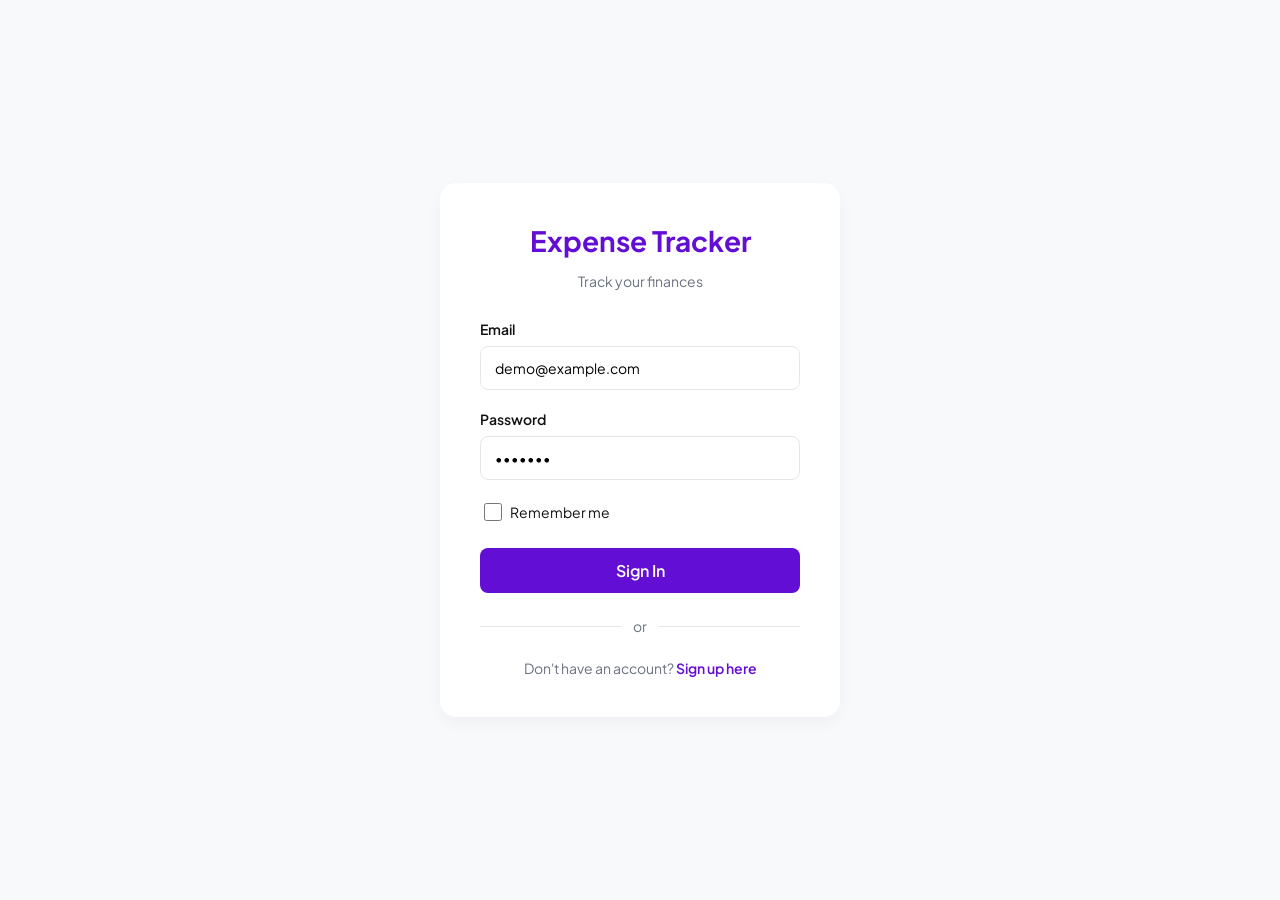
==== commit f3a2c910: "Add login and registration pages with authentication" ====
--- a/index.html
+++ b/index.html
@@ -30,6 +30,7 @@
         <span id="profile-name" class="profile-name">Guest</span>
         <input id="profile-upload" type="file" accept="image/*" style="display: none;" />
         <button id="upload-btn" class="upload-btn" title="Change profile picture">Change Photo</button>
+        <button id="logout-btn" class="logout-btn" title="Sign out">Logout</button>
       </div>
     </div>
   </header>
--- a/assets/css/styles.css
+++ b/assets/css/styles.css
@@ -63,4 +63,6 @@
 .profile-name:hover{opacity:0.7}
 .upload-btn{background:var(--primary);color:#fff;padding:8px 14px;border:none;border-radius:8px;cursor:pointer;font-size:14px;transition:background 0.2s ease}
 .upload-btn:hover{background:#7c3aed}
+.logout-btn{background:#ba1a1a;color:#fff;padding:8px 14px;border:none;border-radius:8px;cursor:pointer;font-size:14px;transition:background 0.2s ease}
+.logout-btn:hover{background:#a01515}
 @media(max-width:900px){.sidebar{display:none}.main{margin-left:0}.topbar{margin-left:0}}
